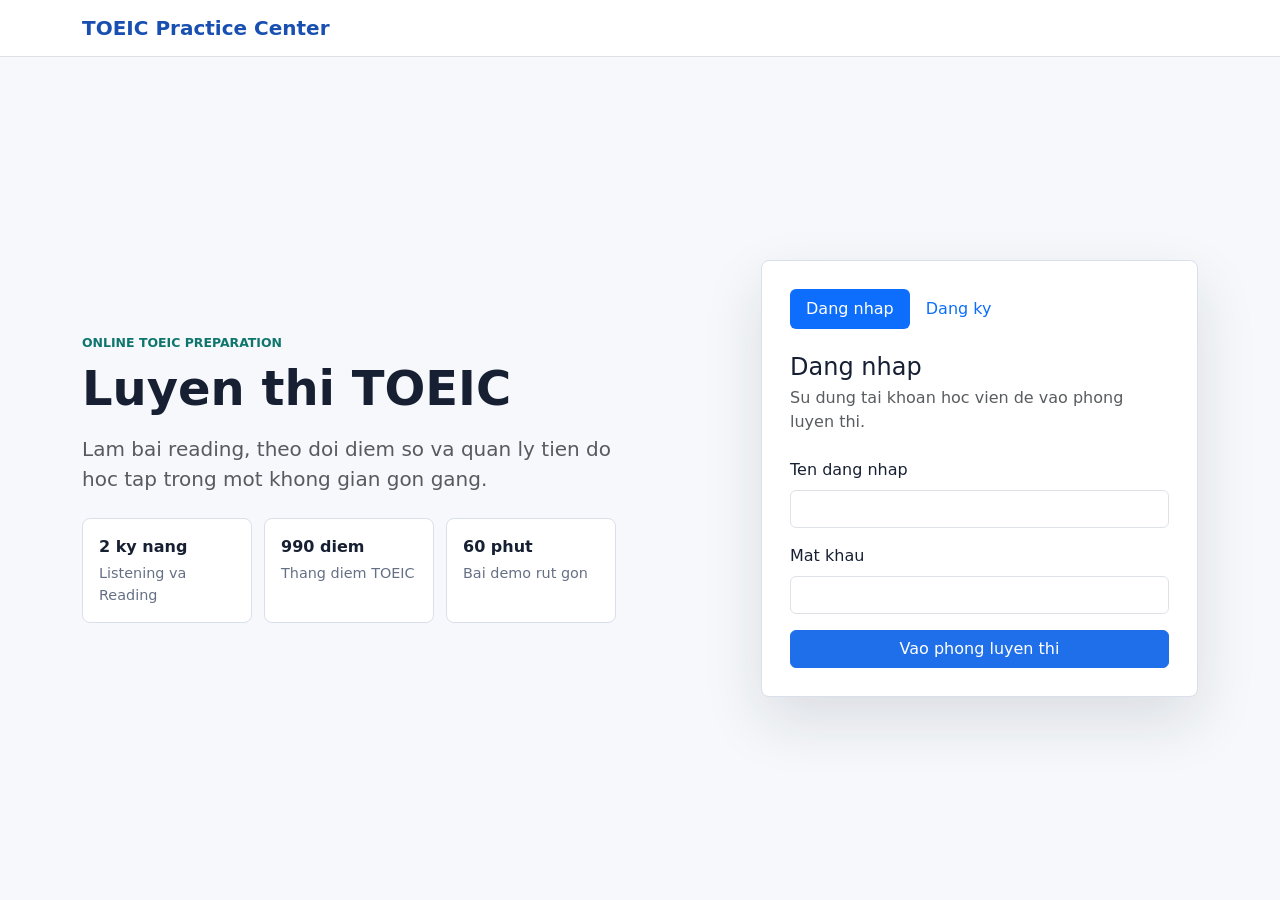
==== src/main/resources/static/index.html @ 6259d3ba "Ban demo dau tien" ====
<!doctype html>
<html lang="vi">
<head>
    <meta charset="UTF-8">
    <meta name="viewport" content="width=device-width, initial-scale=1">
    <title>TOEIC Practice Center</title>
    <link href="https://cdn.jsdelivr.net/npm/bootstrap@5.3.3/dist/css/bootstrap.min.css" rel="stylesheet">
    <link rel="stylesheet" href="style.css">
</head>
<body>
<nav class="navbar navbar-expand-lg bg-white border-bottom sticky-top">
    <div class="container">
        <a class="navbar-brand fw-bold" href="#">TOEIC Practice Center</a>
        <div class="d-flex align-items-center gap-3">
            <span id="navUser" class="text-muted small d-none"></span>
            <button id="logoutButton" class="btn btn-outline-secondary btn-sm d-none" type="button">Dang xuat</button>
        </div>
    </div>
</nav>

<main>
    <section id="loginView" class="login-section">
        <div class="container">
            <div class="row align-items-center g-5">
                <div class="col-lg-6">
                    <p class="section-label">Online TOEIC Preparation</p>
                    <h1 class="display-5 fw-bold mb-3">Luyen thi TOEIC</h1>
                    <p class="lead text-muted mb-4">
                        Lam bai reading, theo doi diem so va quan ly tien do hoc tap trong mot khong gian gon gang.
                    </p>
                    <div class="stats-strip">
                        <div>
                            <strong>2 ky nang</strong>
                            <span>Listening va Reading</span>
                        </div>
                        <div>
                            <strong>990 diem</strong>
                            <span>Thang diem TOEIC</span>
                        </div>
                        <div>
                            <strong>60 phut</strong>
                            <span>Bai demo rut gon</span>
                        </div>
                    </div>
                </div>

                <div class="col-lg-5 offset-lg-1">
                    <div class="login-panel">
                        <ul class="nav nav-pills auth-tabs mb-4">
                            <li class="nav-item">
                                <button id="showLoginTab" class="nav-link active" type="button">Dang nhap</button>
                            </li>
                            <li class="nav-item">
                                <button id="showRegisterTab" class="nav-link" type="button">Dang ky</button>
                            </li>
                        </ul>

                        <form id="loginForm">
                            <h2 class="h4 mb-1">Dang nhap</h2>
                            <p class="text-muted mb-4">Su dung tai khoan hoc vien de vao phong luyen thi.</p>

                            <label class="form-label" for="username">Ten dang nhap</label>
                            <input id="username" class="form-control mb-3" autocomplete="username" required>

                            <label class="form-label" for="password">Mat khau</label>
                            <input id="password" type="password" class="form-control mb-3" autocomplete="current-password" required>

                            <button class="btn btn-primary w-100" type="submit">Vao phong luyen thi</button>
                        </form>

                        <form id="registerForm" class="d-none">
                            <h2 class="h4 mb-1">Tao tai khoan</h2>
                            <p class="text-muted mb-4">Dang ky tai khoan hoc vien moi de bat dau luyen thi.</p>

                            <label class="form-label" for="registerUsername">Ten dang nhap</label>
                            <input id="registerUsername" class="form-control mb-3" autocomplete="username" required>

                            <label class="form-label" for="registerPassword">Mat khau</label>
                            <input id="registerPassword" type="password" class="form-control mb-3" autocomplete="new-password" required>

                            <button class="btn btn-primary w-100" type="submit">Tao tai khoan</button>
                        </form>

                        <div id="authMessage" class="alert mt-3 d-none" role="alert"></div>
                    </div>
                </div>
            </div>
        </div>
    </section>

    <section id="appView" class="app-section d-none">
        <div class="container">
            <div class="page-heading">
                <div>
                    <p class="section-label">Student Dashboard</p>
                    <h1 class="h2 mb-1">Phong luyen thi cua ban</h1>
                    <p class="text-muted mb-0">Chon de thi, nop bai va theo doi ket qua gan day.</p>
                </div>
                <button id="refreshSessionButton" class="btn btn-outline-primary" type="button">Lam moi phien</button>
            </div>

            <div class="row g-4">
                <div class="col-lg-8">
                    <div class="section-block mb-4">
                        <div class="section-title">
                            <div>
                                <p class="section-label mb-1">Exam Search</p>
                                <h2 class="h5 mb-0">Tim kiem de thi</h2>
                            </div>
                        </div>
                        <div class="demo-search mt-3">
                            <input id="demoSearchKeyword" class="form-control" value="TOEIC" aria-label="Tu khoa tim kiem de thi">
                            <button id="unsafeSearchButton" class="btn btn-primary" type="button">Tim kiem</button>
                        </div>
                        <div id="demoSearchResult" class="result-list mt-3"></div>
                    </div>

                    <div class="section-block">
                        <div class="section-title">
                            <h2 class="h5 mb-0">De thi dang mo</h2>
                            <span class="text-muted small">Cap nhat hang ngay</span>
                        </div>
                        <div id="examList" class="exam-grid"></div>
                    </div>

                    <div id="examWorkspace" class="section-block mt-4 d-none">
                        <div class="section-title">
                            <div>
                                <p class="section-label mb-1">Practice Test</p>
                                <h2 id="activeExamTitle" class="h5 mb-0">Lam bai</h2>
                            </div>
                            <button id="closeExamButton" class="btn btn-outline-secondary btn-sm" type="button">Dong bai</button>
                        </div>
                        <div id="examMessage" class="alert mt-3 d-none" role="alert"></div>
                        <form id="examForm" class="question-list mt-3"></form>
                    </div>
                </div>

                <div class="col-lg-4">
                    <div class="section-block">
                        <h2 class="h5 mb-3">Thong tin tai khoan</h2>
                        <dl class="account-list">
                            <div>
                                <dt>Ma hoc vien</dt>
                                <dd id="accountId">-</dd>
                            </div>
                            <div>
                                <dt>Ten dang nhap</dt>
                                <dd id="accountUsername">-</dd>
                            </div>
                        </dl>
                    </div>

                    <div class="section-block mt-4">
                        <h2 class="h5 mb-3">Ket qua cua toi</h2>
                        <div id="resultList" class="result-list"></div>
                    </div>
                </div>
            </div>

            <div id="adminPanel" class="section-block mt-4 d-none">
                <div class="section-title">
                    <div>
                        <p class="section-label mb-1">Administration</p>
                        <h2 class="h5 mb-0">Quan tri he thong</h2>
                    </div>
                    <div class="d-flex gap-2">
                        <button id="loadUsersButton" class="btn btn-dark btn-sm" type="button">Danh sach hoc vien</button>
                        <button id="loadAnswersButton" class="btn btn-dark btn-sm" type="button">Ngan hang dap an</button>
                    </div>
                </div>
                <div id="adminContent" class="table-responsive"></div>
            </div>
        </div>
    </section>
</main>

<script src="app.js"></script>
</body>
</html>
---- src/main/resources/static/style.css ----
:root {
    --ink: #172033;
    --muted: #667085;
    --line: #d9e0ea;
    --paper: #ffffff;
    --surface: #f6f8fb;
    --brand: #1f6feb;
    --brand-dark: #184fb0;
    --accent: #0f766e;
}

body {
    margin: 0;
    background: var(--surface);
    color: var(--ink);
    font-family: system-ui, -apple-system, BlinkMacSystemFont, "Segoe UI", sans-serif;
}

.navbar-brand {
    color: var(--brand-dark);
}

.login-section {
    min-height: calc(100vh - 57px);
    display: flex;
    align-items: center;
    padding: 48px 0;
    background:
        linear-gradient(rgba(246, 248, 251, 0.88), rgba(246, 248, 251, 0.95)),
        url("https://images.unsplash.com/photo-1434030216411-0b793f4b4173?auto=format&fit=crop&w=1800&q=80") center/cover;
}

.section-label {
    color: var(--accent);
    font-size: 0.78rem;
    font-weight: 700;
    letter-spacing: 0;
    margin-bottom: 8px;
    text-transform: uppercase;
}

.stats-strip {
    display: grid;
    grid-template-columns: repeat(3, minmax(0, 1fr));
    gap: 12px;
    max-width: 640px;
}

.stats-strip div,
.login-panel,
.section-block {
    background: var(--paper);
    border: 1px solid var(--line);
    border-radius: 8px;
}

.stats-strip div {
    padding: 16px;
}

.stats-strip strong,
.stats-strip span {
    display: block;
}

.stats-strip span {
    color: var(--muted);
    font-size: 0.9rem;
    margin-top: 4px;
}

.login-panel {
    padding: 28px;
    box-shadow: 0 24px 60px rgba(23, 32, 51, 0.12);
}

.btn-primary {
    --bs-btn-bg: var(--brand);
    --bs-btn-border-color: var(--brand);
    --bs-btn-hover-bg: var(--brand-dark);
    --bs-btn-hover-border-color: var(--brand-dark);
}

.app-section {
    padding: 32px 0 48px;
}

.page-heading,
.section-title {
    display: flex;
    align-items: center;
    justify-content: space-between;
    gap: 16px;
}

.page-heading {
    margin-bottom: 24px;
}

.section-block {
    padding: 20px;
}

.exam-grid {
    display: grid;
    grid-template-columns: repeat(2, minmax(0, 1fr));
    gap: 16px;
    margin-top: 16px;
}

.demo-search {
    display: grid;
    grid-template-columns: minmax(0, 1fr) auto;
    gap: 10px;
}

.exam-card {
    border: 1px solid var(--line);
    border-radius: 8px;
    padding: 18px;
    min-height: 178px;
    display: flex;
    flex-direction: column;
    justify-content: space-between;
}

.exam-meta {
    color: var(--muted);
    display: flex;
    gap: 12px;
    font-size: 0.9rem;
    margin: 8px 0 16px;
}

.question-list {
    display: grid;
    gap: 16px;
}

.question-card {
    border: 1px solid var(--line);
    border-radius: 8px;
    padding: 16px;
}

.question-card legend {
    float: none;
    font-size: 1rem;
    font-weight: 700;
    margin-bottom: 12px;
}

.answer-options {
    display: grid;
    gap: 8px;
}

.answer-option {
    align-items: flex-start;
    border: 1px solid var(--line);
    border-radius: 8px;
    cursor: pointer;
    display: flex;
    gap: 10px;
    padding: 10px 12px;
}

.answer-option input {
    margin-top: 4px;
}

.exam-actions {
    align-items: center;
    display: flex;
    gap: 12px;
    justify-content: flex-end;
}

.account-list {
    margin: 0;
}

.account-list div {
    display: flex;
    justify-content: space-between;
    gap: 16px;
    padding: 12px 0;
    border-bottom: 1px solid var(--line);
}

.account-list div:last-child {
    border-bottom: 0;
}

.account-list dt {
    color: var(--muted);
    font-weight: 500;
}

.account-list dd {
    margin: 0;
    font-weight: 600;
    text-align: right;
}

.result-list {
    display: grid;
    gap: 10px;
}

.result-item {
    border: 1px solid var(--line);
    border-radius: 8px;
    padding: 12px;
}

.result-item strong,
.result-item span {
    display: block;
}

.result-item span {
    color: var(--muted);
    font-size: 0.9rem;
}

.table {
    margin-bottom: 0;
}

.empty-state {
    color: var(--muted);
    margin: 0;
    padding: 16px 0 0;
}

@media (max-width: 768px) {
    .stats-strip,
    .exam-grid,
    .demo-search {
        grid-template-columns: 1fr;
    }

    .page-heading,
    .section-title {
        align-items: flex-start;
        flex-direction: column;
    }
}
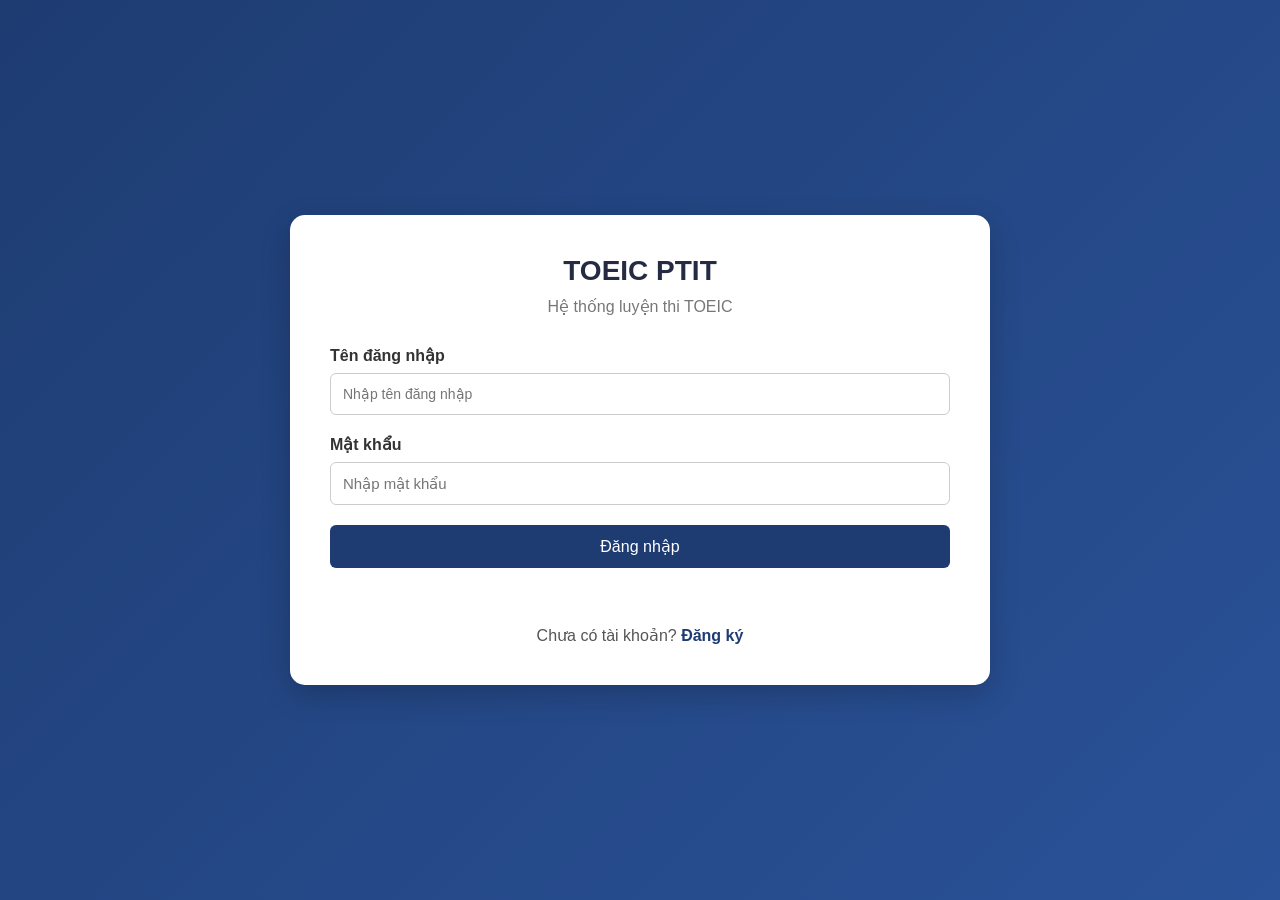
==== commit bbbaca81: "cập nhật frontend" ====
--- a/src/main/resources/static/index.html
+++ b/src/main/resources/static/index.html
@@ -1,180 +1,16 @@
-<!doctype html>
+<!DOCTYPE html>
 <html lang="vi">
 <head>
     <meta charset="UTF-8">
-    <meta name="viewport" content="width=device-width, initial-scale=1">
-    <title>TOEIC Practice Center</title>
-    <link href="https://cdn.jsdelivr.net/npm/bootstrap@5.3.3/dist/css/bootstrap.min.css" rel="stylesheet">
-    <link rel="stylesheet" href="style.css">
+    <meta http-equiv="refresh" content="0; url=login.html">
+    <title>TOEIC PTIT</title>
 </head>
+
 <body>
-<nav class="navbar navbar-expand-lg bg-white border-bottom sticky-top">
-    <div class="container">
-        <a class="navbar-brand fw-bold" href="#">TOEIC Practice Center</a>
-        <div class="d-flex align-items-center gap-3">
-            <span id="navUser" class="text-muted small d-none"></span>
-            <button id="logoutButton" class="btn btn-outline-secondary btn-sm d-none" type="button">Dang xuat</button>
-        </div>
-    </div>
-</nav>
+    <p>Đang chuyển đến trang đăng nhập...</p>
 
-<main>
-    <section id="loginView" class="login-section">
-        <div class="container">
-            <div class="row align-items-center g-5">
-                <div class="col-lg-6">
-                    <p class="section-label">Online TOEIC Preparation</p>
-                    <h1 class="display-5 fw-bold mb-3">Luyen thi TOEIC</h1>
-                    <p class="lead text-muted mb-4">
-                        Lam bai reading, theo doi diem so va quan ly tien do hoc tap trong mot khong gian gon gang.
-                    </p>
-                    <div class="stats-strip">
-                        <div>
-                            <strong>2 ky nang</strong>
-                            <span>Listening va Reading</span>
-                        </div>
-                        <div>
-                            <strong>990 diem</strong>
-                            <span>Thang diem TOEIC</span>
-                        </div>
-                        <div>
-                            <strong>60 phut</strong>
-                            <span>Bai demo rut gon</span>
-                        </div>
-                    </div>
-                </div>
-
-                <div class="col-lg-5 offset-lg-1">
-                    <div class="login-panel">
-                        <ul class="nav nav-pills auth-tabs mb-4">
-                            <li class="nav-item">
-                                <button id="showLoginTab" class="nav-link active" type="button">Dang nhap</button>
-                            </li>
-                            <li class="nav-item">
-                                <button id="showRegisterTab" class="nav-link" type="button">Dang ky</button>
-                            </li>
-                        </ul>
-
-                        <form id="loginForm">
-                            <h2 class="h4 mb-1">Dang nhap</h2>
-                            <p class="text-muted mb-4">Su dung tai khoan hoc vien de vao phong luyen thi.</p>
-
-                            <label class="form-label" for="username">Ten dang nhap</label>
-                            <input id="username" class="form-control mb-3" autocomplete="username" required>
-
-                            <label class="form-label" for="password">Mat khau</label>
-                            <input id="password" type="password" class="form-control mb-3" autocomplete="current-password" required>
-
-                            <button class="btn btn-primary w-100" type="submit">Vao phong luyen thi</button>
-                        </form>
-
-                        <form id="registerForm" class="d-none">
-                            <h2 class="h4 mb-1">Tao tai khoan</h2>
-                            <p class="text-muted mb-4">Dang ky tai khoan hoc vien moi de bat dau luyen thi.</p>
-
-                            <label class="form-label" for="registerUsername">Ten dang nhap</label>
-                            <input id="registerUsername" class="form-control mb-3" autocomplete="username" required>
-
-                            <label class="form-label" for="registerPassword">Mat khau</label>
-                            <input id="registerPassword" type="password" class="form-control mb-3" autocomplete="new-password" required>
-
-                            <button class="btn btn-primary w-100" type="submit">Tao tai khoan</button>
-                        </form>
-
-                        <div id="authMessage" class="alert mt-3 d-none" role="alert"></div>
-                    </div>
-                </div>
-            </div>
-        </div>
-    </section>
-
-    <section id="appView" class="app-section d-none">
-        <div class="container">
-            <div class="page-heading">
-                <div>
-                    <p class="section-label">Student Dashboard</p>
-                    <h1 class="h2 mb-1">Phong luyen thi cua ban</h1>
-                    <p class="text-muted mb-0">Chon de thi, nop bai va theo doi ket qua gan day.</p>
-                </div>
-                <button id="refreshSessionButton" class="btn btn-outline-primary" type="button">Lam moi phien</button>
-            </div>
-
-            <div class="row g-4">
-                <div class="col-lg-8">
-                    <div class="section-block mb-4">
-                        <div class="section-title">
-                            <div>
-                                <p class="section-label mb-1">Exam Search</p>
-                                <h2 class="h5 mb-0">Tim kiem de thi</h2>
-                            </div>
-                        </div>
-                        <div class="demo-search mt-3">
-                            <input id="demoSearchKeyword" class="form-control" value="TOEIC" aria-label="Tu khoa tim kiem de thi">
-                            <button id="unsafeSearchButton" class="btn btn-primary" type="button">Tim kiem</button>
-                        </div>
-                        <div id="demoSearchResult" class="result-list mt-3"></div>
-                    </div>
-
-                    <div class="section-block">
-                        <div class="section-title">
-                            <h2 class="h5 mb-0">De thi dang mo</h2>
-                            <span class="text-muted small">Cap nhat hang ngay</span>
-                        </div>
-                        <div id="examList" class="exam-grid"></div>
-                    </div>
-
-                    <div id="examWorkspace" class="section-block mt-4 d-none">
-                        <div class="section-title">
-                            <div>
-                                <p class="section-label mb-1">Practice Test</p>
-                                <h2 id="activeExamTitle" class="h5 mb-0">Lam bai</h2>
-                            </div>
-                            <button id="closeExamButton" class="btn btn-outline-secondary btn-sm" type="button">Dong bai</button>
-                        </div>
-                        <div id="examMessage" class="alert mt-3 d-none" role="alert"></div>
-                        <form id="examForm" class="question-list mt-3"></form>
-                    </div>
-                </div>
-
-                <div class="col-lg-4">
-                    <div class="section-block">
-                        <h2 class="h5 mb-3">Thong tin tai khoan</h2>
-                        <dl class="account-list">
-                            <div>
-                                <dt>Ma hoc vien</dt>
-                                <dd id="accountId">-</dd>
-                            </div>
-                            <div>
-                                <dt>Ten dang nhap</dt>
-                                <dd id="accountUsername">-</dd>
-                            </div>
-                        </dl>
-                    </div>
-
-                    <div class="section-block mt-4">
-                        <h2 class="h5 mb-3">Ket qua cua toi</h2>
-                        <div id="resultList" class="result-list"></div>
-                    </div>
-                </div>
-            </div>
-
-            <div id="adminPanel" class="section-block mt-4 d-none">
-                <div class="section-title">
-                    <div>
-                        <p class="section-label mb-1">Administration</p>
-                        <h2 class="h5 mb-0">Quan tri he thong</h2>
-                    </div>
-                    <div class="d-flex gap-2">
-                        <button id="loadUsersButton" class="btn btn-dark btn-sm" type="button">Danh sach hoc vien</button>
-                        <button id="loadAnswersButton" class="btn btn-dark btn-sm" type="button">Ngan hang dap an</button>
-                    </div>
-                </div>
-                <div id="adminContent" class="table-responsive"></div>
-            </div>
-        </div>
-    </section>
-</main>
-
-<script src="app.js"></script>
+    <script>
+        window.location.href = "login.html";
+    </script>
 </body>
-</html>
+</html>
